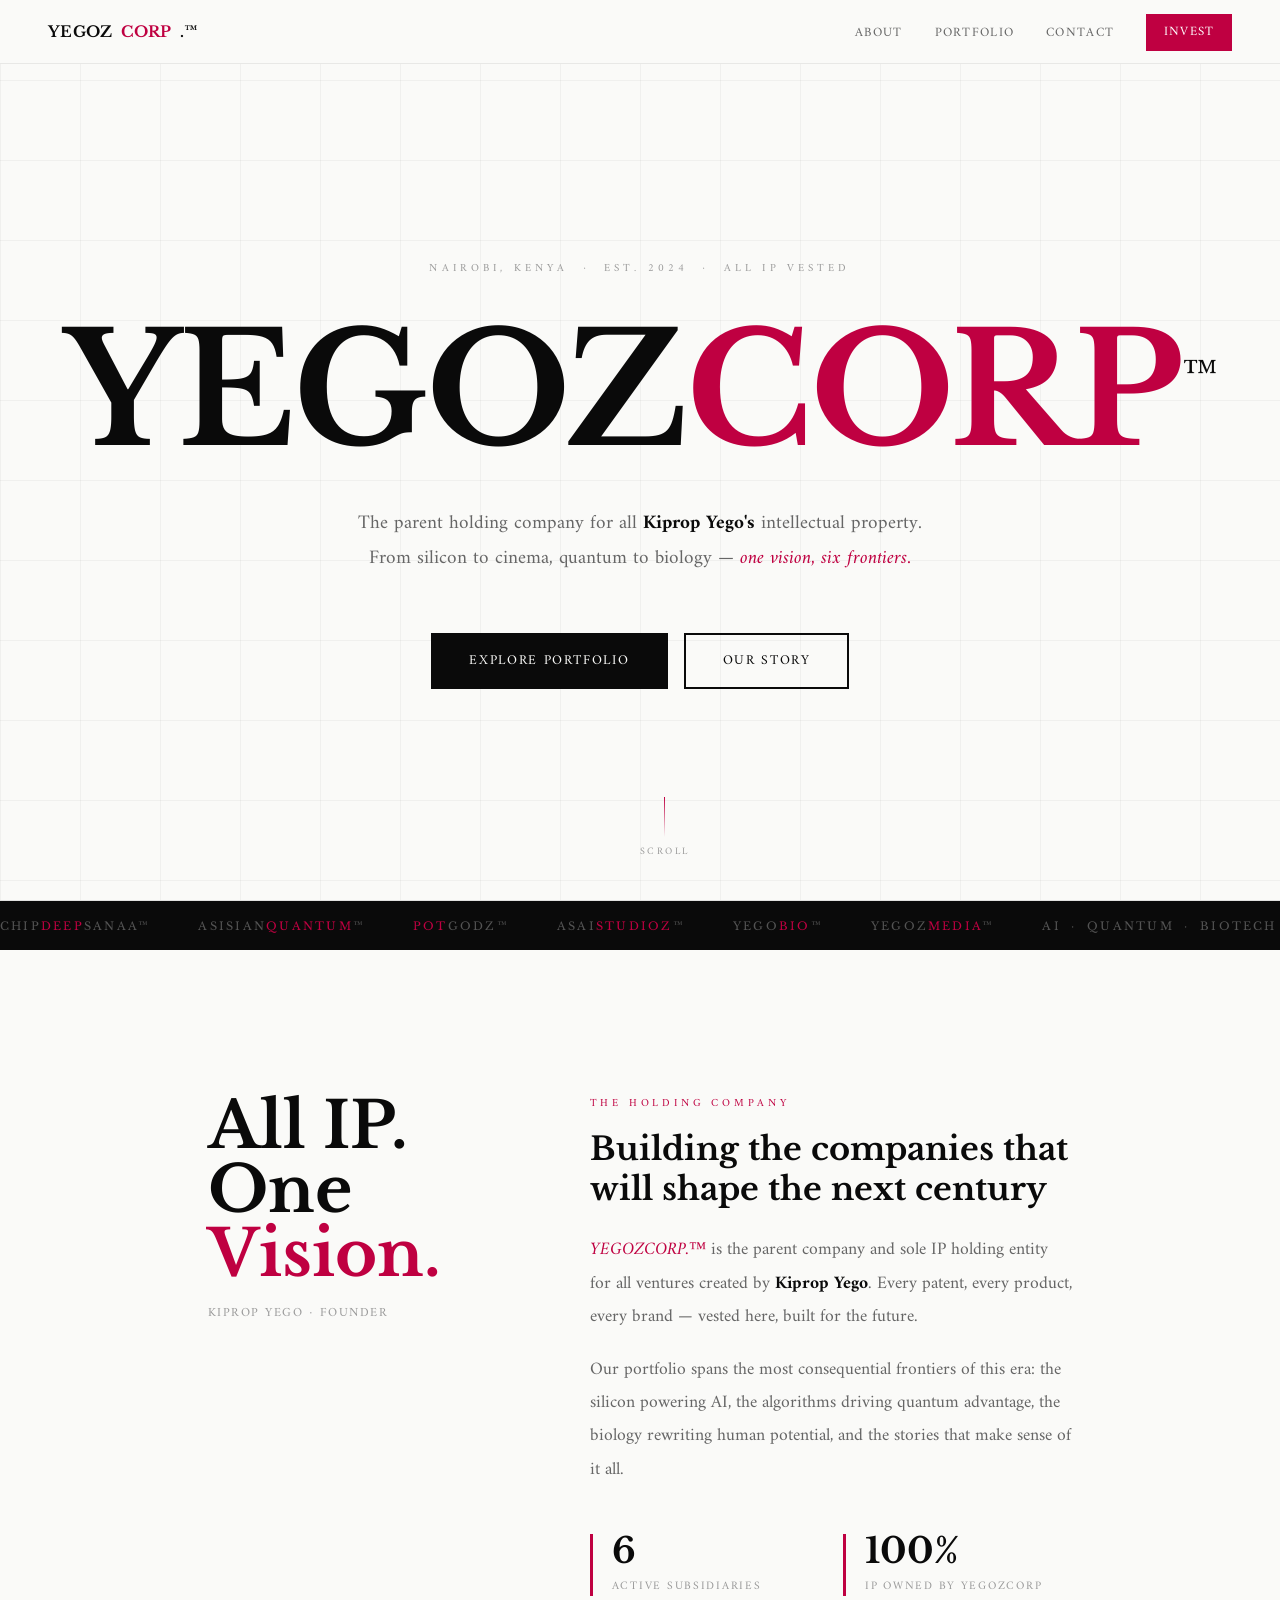
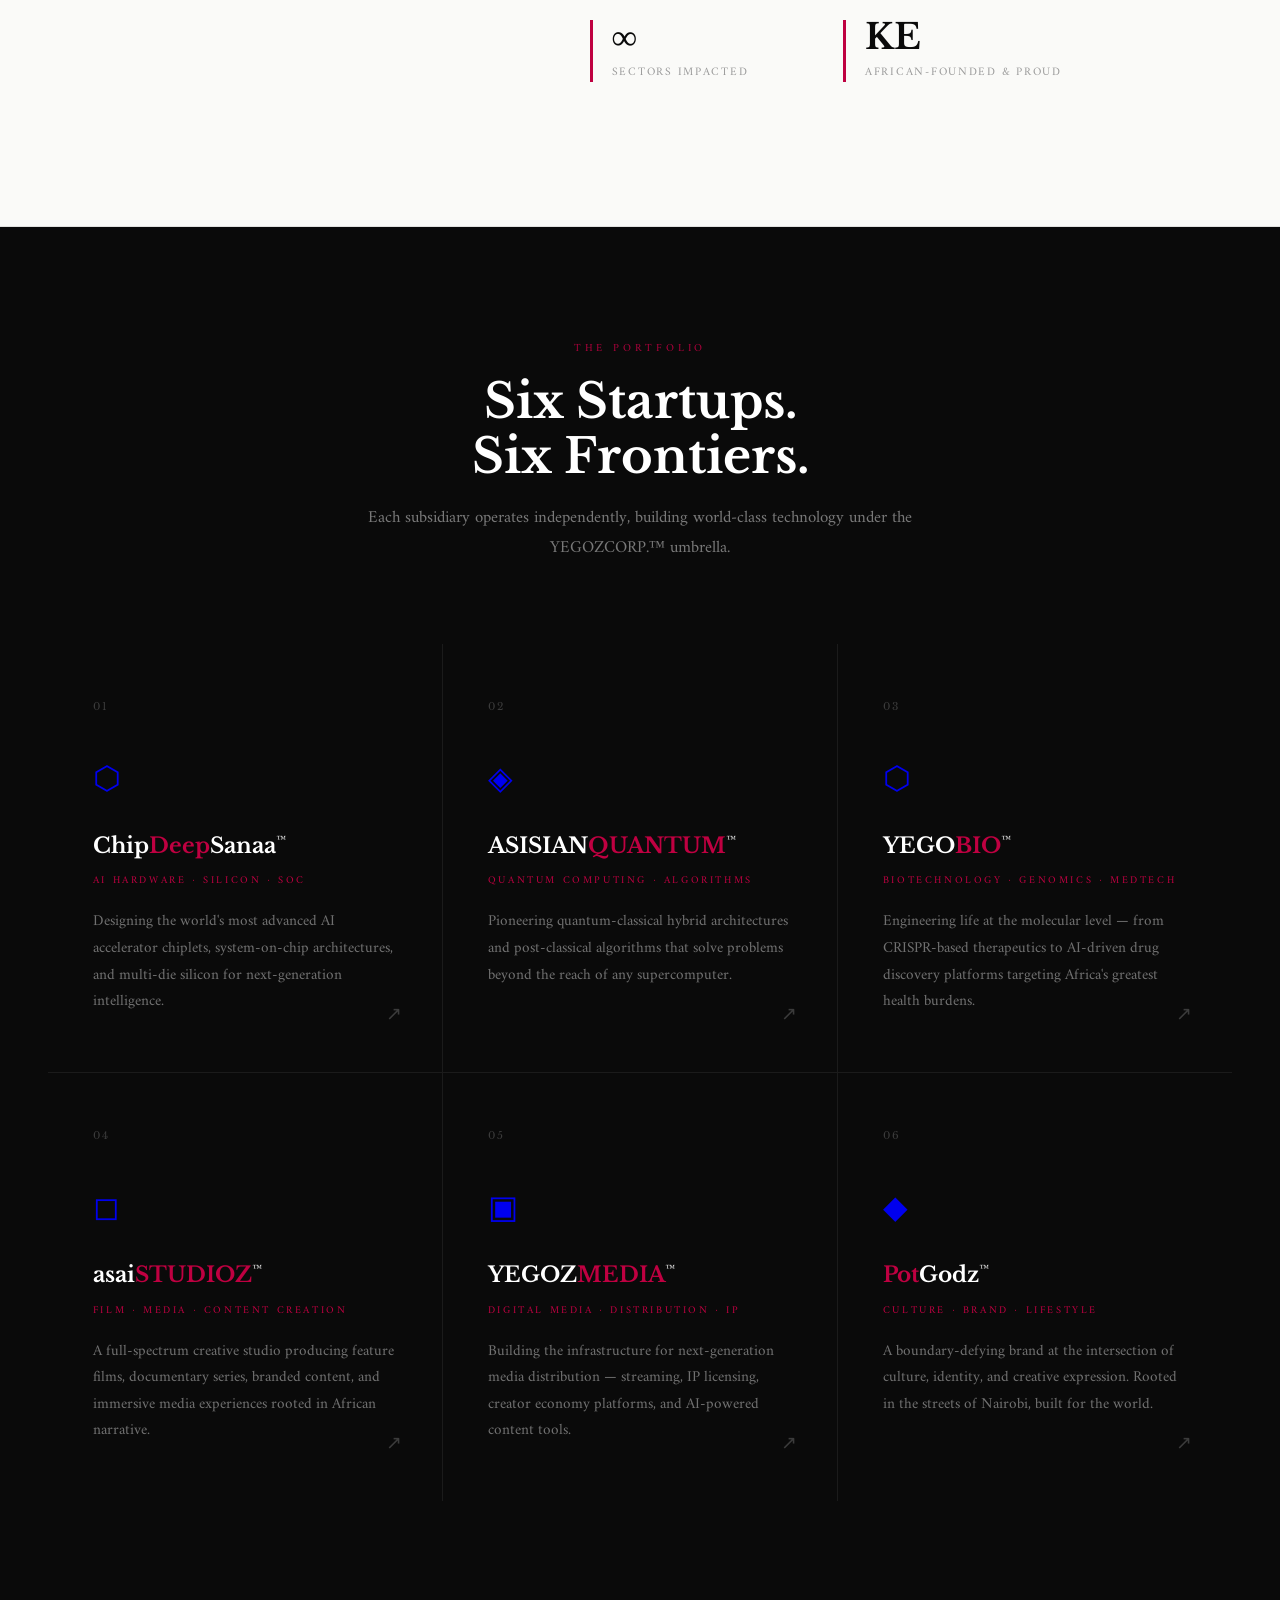
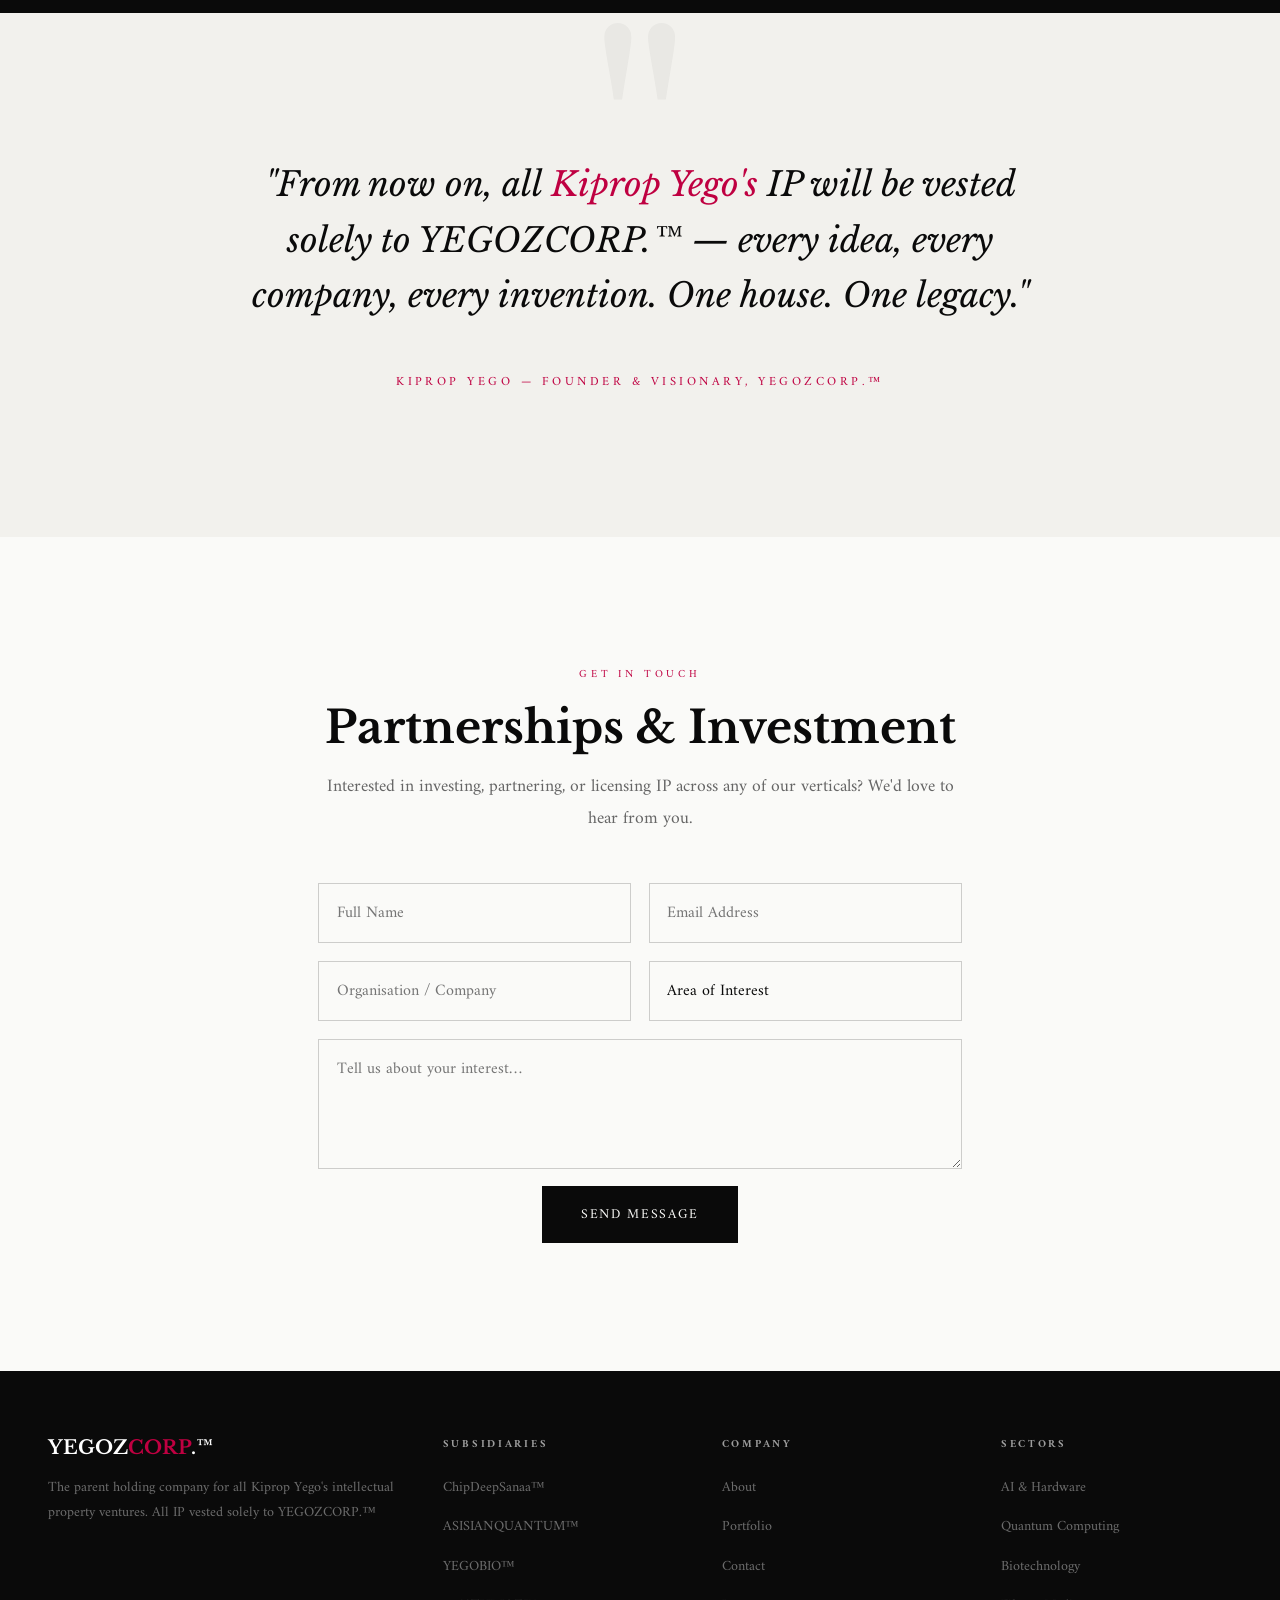
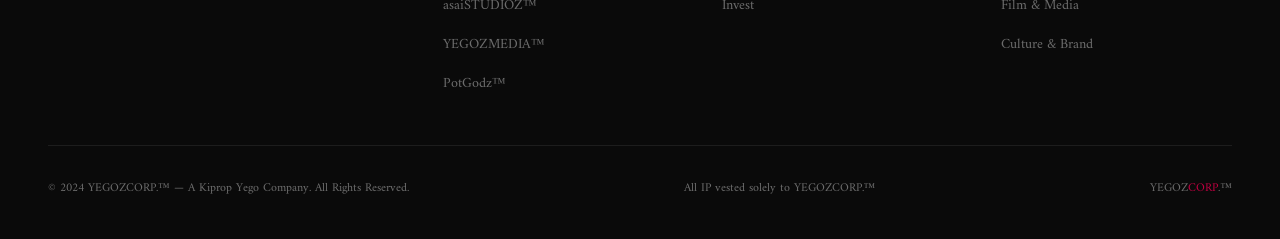
==== index.html @ 30dd58df "Initial commit: YEGOZCORP.TM full website with all 6 subsidiaries" ====
<!DOCTYPE html>
<html lang="en">
<head>
<meta charset="UTF-8">
<meta name="viewport" content="width=device-width, initial-scale=1.0">
<title>YEGOZCORP.™ — A Kiprop Yego Company</title>
<meta name="description" content="YEGOZCORP.™ is the parent holding company for all Kiprop Yego's intellectual property ventures — spanning AI hardware, quantum computing, biotechnology, film & media, and creative arts.">
<link rel="stylesheet" href="css/shared.css">
<style>
/* ── HERO ── */
.hero {
  min-height: 100vh; display: flex; flex-direction: column;
  justify-content: center; align-items: center; text-align: center;
  padding: 9rem 2rem 6rem; position: relative; overflow: hidden;
}
.hero-grid {
  position: absolute; inset: 0; pointer-events: none;
  background-image:
    linear-gradient(rgba(0,0,0,0.04) 1px, transparent 1px),
    linear-gradient(90deg, rgba(0,0,0,0.04) 1px, transparent 1px);
  background-size: 80px 80px;
}
.hero-eyebrow {
  font-size: 0.68rem; letter-spacing: 0.38em; text-transform: uppercase;
  color: var(--light-gray); margin-bottom: 2.8rem;
  animation: fadeUp 0.9s ease both; animation-delay: 0.15s;
}
.hero-title {
  font-family: 'Libre Baskerville', Georgia, serif;
  font-size: clamp(4.2rem, 12vw, 11rem);
  font-weight: 700; line-height: 0.9; letter-spacing: -0.015em;
  color: var(--black); position: relative; z-index: 1;
  animation: fadeUp 0.9s ease both; animation-delay: 0.3s;
}
.hero-title .r { color: var(--crimson); }
.hero-title sup { font-size: 0.28em; vertical-align: super; font-weight: 400; }
.hero-desc {
  font-size: clamp(1rem, 2vw, 1.2rem); color: var(--gray);
  max-width: 600px; line-height: 1.85; margin: 2.8rem auto 3.5rem;
  animation: fadeUp 0.9s ease both; animation-delay: 0.5s;
}
.hero-desc strong { color: var(--black); }
.hero-desc .r { color: var(--crimson); font-style: italic; }
.hero-btns {
  display: flex; gap: 1rem; flex-wrap: wrap; justify-content: center;
  animation: fadeUp 0.9s ease both; animation-delay: 0.68s;
}
.hero-scroll {
  position: absolute; bottom: 2.5rem; left: 50%; transform: translateX(-50%);
  display: flex; flex-direction: column; align-items: center; gap: 0.4rem;
  font-size: 0.62rem; letter-spacing: 0.25em; text-transform: uppercase;
  color: var(--light-gray); animation: fadeUp 1s ease both; animation-delay: 1s;
}
.hero-scroll-line {
  width: 1px; height: 40px; background: linear-gradient(to bottom, var(--crimson), transparent);
  animation: scrollPulse 2s ease infinite;
}
@keyframes scrollPulse {
  0%, 100% { opacity: 1; transform: scaleY(1); }
  50%       { opacity: 0.4; transform: scaleY(0.6); }
}

/* ── ABOUT ── */
.about { padding: 9rem 3rem; max-width: 960px; margin: 0 auto; }
.about-inner {
  display: grid; grid-template-columns: 1fr 1.6fr; gap: 5rem; align-items: start;
}
.about-left .big-label {
  font-family: 'Libre Baskerville', Georgia, serif;
  font-size: clamp(3rem, 5vw, 5rem); font-weight: 700;
  line-height: 1; color: var(--black);
}
.about-left .big-label .r { color: var(--crimson); }
.about-left p {
  font-size: 0.78rem; letter-spacing: 0.12em; text-transform: uppercase;
  color: var(--light-gray); margin-top: 1rem;
}
.about-right h2 {
  font-family: 'Libre Baskerville', Georgia, serif;
  font-size: clamp(1.5rem, 2.5vw, 2rem); font-weight: 700;
  line-height: 1.25; color: var(--black); margin-bottom: 1.5rem;
}
.about-right p {
  font-size: 1.1rem; line-height: 1.9; color: var(--gray); margin-bottom: 1.2rem;
}
.about-right p strong { color: var(--black); }
.about-right p .r { color: var(--crimson); font-style: italic; }
.about-stats {
  display: grid; grid-template-columns: 1fr 1fr; gap: 1.5rem; margin-top: 3rem;
}
.stat-box { border-left: 3px solid var(--crimson); padding-left: 1.2rem; }
.stat-box .num {
  font-family: 'Libre Baskerville', Georgia, serif;
  font-size: 2.2rem; font-weight: 700; color: var(--black); line-height: 1;
}
.stat-box .lbl {
  font-size: 0.72rem; letter-spacing: 0.15em; text-transform: uppercase;
  color: var(--light-gray); margin-top: 0.4rem;
}

/* ── SUBSIDIARIES GRID ── */
.subs-section { padding: 7rem 3rem; background: var(--black); }
.subs-header { text-align: center; margin-bottom: 5rem; }
.subs-header .section-label { color: rgba(191,0,65,0.9); }
.subs-header h2 {
  font-family: 'Libre Baskerville', Georgia, serif;
  font-size: clamp(2rem, 4vw, 3rem); font-weight: 700;
  color: var(--white); line-height: 1.15;
}
.subs-header p {
  font-size: 1.05rem; color: rgba(255,255,255,0.45);
  max-width: 560px; margin: 1.2rem auto 0; line-height: 1.8;
}
.subs-grid {
  max-width: 1280px; margin: 0 auto;
  display: grid; grid-template-columns: repeat(3, 1fr); gap: 1px;
  background: rgba(255,255,255,0.07);
}
.sub-tile {
  background: var(--black); padding: 3.5rem 2.8rem;
  position: relative; overflow: hidden; text-decoration: none;
  display: block; transition: background 0.4s;
}
.sub-tile::before {
  content: '';
  position: absolute; top: 0; left: 0;
  width: 100%; height: 3px;
  background: var(--crimson);
  transform: scaleX(0); transform-origin: left;
  transition: transform 0.45s ease;
}
.sub-tile:hover { background: #111; }
.sub-tile:hover::before { transform: scaleX(1); }
.sub-tile-num {
  font-family: 'Libre Baskerville', Georgia, serif;
  font-size: 0.65rem; color: rgba(255,255,255,0.2);
  letter-spacing: 0.2em; margin-bottom: 2.5rem; display: block;
}
.sub-tile-icon { font-size: 2rem; margin-bottom: 1.5rem; display: block; }
.sub-tile-name {
  font-family: 'Libre Baskerville', Georgia, serif;
  font-size: 1.35rem; font-weight: 700; color: var(--white);
  line-height: 1.2; margin-bottom: 0.8rem;
}
.sub-tile-name .r { color: var(--crimson); }
.sub-tile-name sup { font-size: 0.55em; font-weight: 400; }
.sub-tile-sector {
  font-size: 0.65rem; letter-spacing: 0.25em; text-transform: uppercase;
  color: var(--crimson); margin-bottom: 1.2rem; display: block;
}
.sub-tile-desc {
  font-size: 0.95rem; line-height: 1.75; color: rgba(255,255,255,0.42);
}
.sub-tile-arrow {
  position: absolute; bottom: 2.5rem; right: 2.5rem;
  font-size: 1.2rem; color: rgba(255,255,255,0.2);
  transition: all 0.3s; transform: translate(0,0);
}
.sub-tile:hover .sub-tile-arrow {
  color: var(--crimson); transform: translate(4px,-4px);
}

/* ── FOUNDER ── */
.founder {
  padding: 9rem 3rem; text-align: center;
  position: relative; overflow: hidden;
  background: var(--paper-dark);
}
.founder-quote-mark {
  font-family: 'Libre Baskerville', Georgia, serif;
  font-size: 18rem; line-height: 0.7; color: rgba(0,0,0,0.04);
  position: absolute; top: 3rem; left: 50%; transform: translateX(-50%);
  pointer-events: none; user-select: none;
}
.founder blockquote {
  font-family: 'Libre Baskerville', Georgia, serif;
  font-size: clamp(1.3rem, 2.8vw, 2.1rem); font-style: italic;
  line-height: 1.65; max-width: 840px; margin: 0 auto 3rem;
  color: var(--black); position: relative; z-index: 1;
}
.founder blockquote .r { color: var(--crimson); }
.founder-attr {
  font-size: 0.78rem; letter-spacing: 0.28em; text-transform: uppercase;
  color: var(--crimson); position: relative; z-index: 1;
}

/* ── CONTACT ── */
.contact-section {
  padding: 8rem 3rem;
  max-width: 740px; margin: 0 auto; text-align: center;
}
.contact-section h2 {
  font-family: 'Libre Baskerville', Georgia, serif;
  font-size: clamp(2rem, 4vw, 2.8rem); font-weight: 700; margin-bottom: 1rem;
}
.contact-section > p {
  font-size: 1.1rem; color: var(--gray); line-height: 1.8; margin-bottom: 3rem;
}
.contact-form { display: flex; flex-direction: column; gap: 1.1rem; }
.form-row { display: grid; grid-template-columns: 1fr 1fr; gap: 1.1rem; }
.contact-form input,
.contact-form textarea,
.contact-form select {
  width: 100%; padding: 0.95rem 1.1rem;
  background: transparent; border: 1px solid rgba(0,0,0,0.18);
  font-family: 'Amiri', serif; font-size: 1rem; color: var(--black);
  outline: none; transition: border-color 0.3s; appearance: none; border-radius: 0;
}
.contact-form input:focus,
.contact-form textarea:focus,
.contact-form select:focus { border-color: var(--crimson); }
.contact-form textarea { height: 130px; resize: vertical; }
.contact-form button[type="submit"] {
  align-self: center; cursor: pointer;
}

/* ── RESPONSIVE ── */
@media (max-width: 900px) {
  .about-inner { grid-template-columns: 1fr; gap: 3rem; }
  .subs-grid { grid-template-columns: repeat(2, 1fr); }
}
@media (max-width: 600px) {
  .subs-grid { grid-template-columns: 1fr; }
  .form-row { grid-template-columns: 1fr; }
  .about-stats { grid-template-columns: 1fr; }
}
</style>
</head>
<body>

<!-- NAV -->
<nav class="g-nav">
  <a href="index.html" class="g-nav-logo">YEGOZ<span class="r">CORP</span>.™</a>
  <ul class="g-nav-links">
    <li><a href="#about">About</a></li>
    <li><a href="#subsidiaries">Portfolio</a></li>
    <li><a href="#contact">Contact</a></li>
    <li><a href="#contact" class="nav-cta">Invest</a></li>
  </ul>
</nav>

<!-- HERO -->
<section class="hero">
  <div class="hero-grid"></div>
  <p class="hero-eyebrow">Nairobi, Kenya &nbsp;·&nbsp; Est. 2024 &nbsp;·&nbsp; All IP Vested</p>
  <h1 class="hero-title">YEGOZ<span class="r">CORP</span><sup>™</sup></h1>
  <p class="hero-desc">
    The parent holding company for all <strong>Kiprop Yego's</strong> intellectual property.
    From silicon to cinema, quantum to biology —
    <span class="r">one vision, six frontiers.</span>
  </p>
  <div class="hero-btns">
    <a href="#subsidiaries" class="btn btn-dark">Explore Portfolio</a>
    <a href="#about" class="btn btn-ghost">Our Story</a>
  </div>
  <div class="hero-scroll">
    <div class="hero-scroll-line"></div>
    Scroll
  </div>
</section>

<div class="hr"></div>

<!-- TICKER -->
<div class="ticker">
  <div class="ticker-track">
    <span class="ticker-item">Chip<span class="r">Deep</span>Sanaa™</span>
    <span class="ticker-item">ASISIAN<span class="r">QUANTUM</span>™</span>
    <span class="ticker-item"><span class="r">Pot</span>Godz™</span>
    <span class="ticker-item">asai<span class="r">STUDIOZ</span>™</span>
    <span class="ticker-item">YEGO<span class="r">BIO</span>™</span>
    <span class="ticker-item">YEGOZ<span class="r">MEDIA</span>™</span>
    <span class="ticker-item">AI &nbsp;·&nbsp; Quantum &nbsp;·&nbsp; Biotech &nbsp;·&nbsp; Film &nbsp;·&nbsp; Silicon &nbsp;·&nbsp; Culture</span>
    <span class="ticker-item">Chip<span class="r">Deep</span>Sanaa™</span>
    <span class="ticker-item">ASISIAN<span class="r">QUANTUM</span>™</span>
    <span class="ticker-item"><span class="r">Pot</span>Godz™</span>
    <span class="ticker-item">asai<span class="r">STUDIOZ</span>™</span>
    <span class="ticker-item">YEGO<span class="r">BIO</span>™</span>
    <span class="ticker-item">YEGOZ<span class="r">MEDIA</span>™</span>
    <span class="ticker-item">AI &nbsp;·&nbsp; Quantum &nbsp;·&nbsp; Biotech &nbsp;·&nbsp; Film &nbsp;·&nbsp; Silicon &nbsp;·&nbsp; Culture</span>
  </div>
</div>

<!-- ABOUT -->
<section class="about" id="about">
  <div class="about-inner">
    <div class="about-left reveal">
      <div class="big-label">All IP.<br>One<br><span class="r">Vision.</span></div>
      <p>Kiprop Yego · Founder</p>
    </div>
    <div class="about-right">
      <span class="section-label reveal">The Holding Company</span>
      <h2 class="reveal">Building the companies that will shape the next century</h2>
      <p class="reveal reveal-d1">
        <span class="r">YEGOZCORP.™</span> is the parent company and sole IP holding entity for all ventures created by
        <strong>Kiprop Yego</strong>. Every patent, every product, every brand — vested here, built for the future.
      </p>
      <p class="reveal reveal-d2">
        Our portfolio spans the most consequential frontiers of this era: the silicon powering AI,
        the algorithms driving quantum advantage, the biology rewriting human potential,
        and the stories that make sense of it all.
      </p>
      <div class="about-stats">
        <div class="stat-box reveal">
          <div class="num">6</div>
          <div class="lbl">Active Subsidiaries</div>
        </div>
        <div class="stat-box reveal reveal-d1">
          <div class="num">100%</div>
          <div class="lbl">IP Owned by YEGOZCORP</div>
        </div>
        <div class="stat-box reveal reveal-d2">
          <div class="num">∞</div>
          <div class="lbl">Sectors Impacted</div>
        </div>
        <div class="stat-box reveal reveal-d3">
          <div class="num">KE</div>
          <div class="lbl">African-Founded & Proud</div>
        </div>
      </div>
    </div>
  </div>
</section>

<div class="hr"></div>

<!-- SUBSIDIARIES -->
<section class="subs-section" id="subsidiaries">
  <div class="subs-header reveal">
    <span class="section-label">The Portfolio</span>
    <h2>Six Startups.<br>Six Frontiers.</h2>
    <p>Each subsidiary operates independently, building world-class technology under the YEGOZCORP.™ umbrella.</p>
  </div>

  <div class="subs-grid">

    <a href="subsidiaries/chipdeepsanaa/index.html" class="sub-tile reveal">
      <span class="sub-tile-num">01</span>
      <span class="sub-tile-icon">⬡</span>
      <div class="sub-tile-name">Chip<span class="r">Deep</span>Sanaa<sup>™</sup></div>
      <span class="sub-tile-sector">AI Hardware · Silicon · SoC</span>
      <p class="sub-tile-desc">Designing the world's most advanced AI accelerator chiplets, system-on-chip architectures, and multi-die silicon for next-generation intelligence.</p>
      <span class="sub-tile-arrow">↗</span>
    </a>

    <a href="subsidiaries/asisianquantum/index.html" class="sub-tile reveal reveal-d1">
      <span class="sub-tile-num">02</span>
      <span class="sub-tile-icon">◈</span>
      <div class="sub-tile-name">ASISIAN<span class="r">QUANTUM</span><sup>™</sup></div>
      <span class="sub-tile-sector">Quantum Computing · Algorithms</span>
      <p class="sub-tile-desc">Pioneering quantum-classical hybrid architectures and post-classical algorithms that solve problems beyond the reach of any supercomputer.</p>
      <span class="sub-tile-arrow">↗</span>
    </a>

    <a href="subsidiaries/yegobio/index.html" class="sub-tile reveal reveal-d2">
      <span class="sub-tile-num">03</span>
      <span class="sub-tile-icon">⬡</span>
      <div class="sub-tile-name">YEGO<span class="r">BIO</span><sup>™</sup></div>
      <span class="sub-tile-sector">Biotechnology · Genomics · MedTech</span>
      <p class="sub-tile-desc">Engineering life at the molecular level — from CRISPR-based therapeutics to AI-driven drug discovery platforms targeting Africa's greatest health burdens.</p>
      <span class="sub-tile-arrow">↗</span>
    </a>

    <a href="subsidiaries/asaistudioz/index.html" class="sub-tile reveal">
      <span class="sub-tile-num">04</span>
      <span class="sub-tile-icon">◻</span>
      <div class="sub-tile-name">asai<span class="r">STUDIOZ</span><sup>™</sup></div>
      <span class="sub-tile-sector">Film · Media · Content Creation</span>
      <p class="sub-tile-desc">A full-spectrum creative studio producing feature films, documentary series, branded content, and immersive media experiences rooted in African narrative.</p>
      <span class="sub-tile-arrow">↗</span>
    </a>

    <a href="subsidiaries/yegomedia/index.html" class="sub-tile reveal reveal-d1">
      <span class="sub-tile-num">05</span>
      <span class="sub-tile-icon">▣</span>
      <div class="sub-tile-name">YEGOZ<span class="r">MEDIA</span><sup>™</sup></div>
      <span class="sub-tile-sector">Digital Media · Distribution · IP</span>
      <p class="sub-tile-desc">Building the infrastructure for next-generation media distribution — streaming, IP licensing, creator economy platforms, and AI-powered content tools.</p>
      <span class="sub-tile-arrow">↗</span>
    </a>

    <a href="subsidiaries/potgodz/index.html" class="sub-tile reveal reveal-d2">
      <span class="sub-tile-num">06</span>
      <span class="sub-tile-icon">◆</span>
      <div class="sub-tile-name"><span class="r">Pot</span>Godz<sup>™</sup></div>
      <span class="sub-tile-sector">Culture · Brand · Lifestyle</span>
      <p class="sub-tile-desc">A boundary-defying brand at the intersection of culture, identity, and creative expression. Rooted in the streets of Nairobi, built for the world.</p>
      <span class="sub-tile-arrow">↗</span>
    </a>

  </div>
</section>

<!-- FOUNDER QUOTE -->
<section class="founder">
  <div class="founder-quote-mark">"</div>
  <blockquote class="reveal">
    "From now on, all <span class="r">Kiprop Yego's</span> IP will be vested solely to YEGOZCORP.™ —
    every idea, every company, every invention. One house. One legacy."
  </blockquote>
  <p class="founder-attr reveal">Kiprop Yego — Founder &amp; Visionary, YEGOZCORP.™</p>
</section>

<!-- CONTACT -->
<section class="contact-section" id="contact">
  <span class="section-label reveal">Get In Touch</span>
  <h2 class="reveal">Partnerships &amp; Investment</h2>
  <p class="reveal">Interested in investing, partnering, or licensing IP across any of our verticals? We'd love to hear from you.</p>

  <form class="contact-form reveal">
    <div class="form-row">
      <input type="text" placeholder="Full Name" required>
      <input type="email" placeholder="Email Address" required>
    </div>
    <div class="form-row">
      <input type="text" placeholder="Organisation / Company">
      <select>
        <option value="" disabled selected>Area of Interest</option>
        <option>ChipDeepSanaa™ — AI Silicon</option>
        <option>ASISIANQUANTUM™ — Quantum Computing</option>
        <option>YEGOBIO™ — Biotechnology</option>
        <option>asaiSTUDIOZ™ — Film & Media</option>
        <option>YEGOZMEDIA™ — Digital Media</option>
        <option>PotGodz™ — Culture & Brand</option>
        <option>YEGOZCORP™ — Parent / General</option>
      </select>
    </div>
    <textarea placeholder="Tell us about your interest…"></textarea>
    <button type="submit" class="btn btn-dark">Send Message</button>
  </form>
</section>

<!-- FOOTER -->
<footer class="g-footer">
  <div class="g-footer-top">
    <div class="g-footer-brand">
      <span class="logo">YEGOZ<span class="r">CORP</span>.™</span>
      <p>The parent holding company for all Kiprop Yego's intellectual property ventures. All IP vested solely to YEGOZCORP.™</p>
    </div>
    <div class="g-footer-col">
      <h4>Subsidiaries</h4>
      <ul>
        <li><a href="subsidiaries/chipdeepsanaa/index.html">ChipDeepSanaa™</a></li>
        <li><a href="subsidiaries/asisianquantum/index.html">ASISIANQUANTUM™</a></li>
        <li><a href="subsidiaries/yegobio/index.html">YEGOBIO™</a></li>
        <li><a href="subsidiaries/asaistudioz/index.html">asaiSTUDIOZ™</a></li>
        <li><a href="subsidiaries/yegomedia/index.html">YEGOZMEDIA™</a></li>
        <li><a href="subsidiaries/potgodz/index.html">PotGodz™</a></li>
      </ul>
    </div>
    <div class="g-footer-col">
      <h4>Company</h4>
      <ul>
        <li><a href="#about">About</a></li>
        <li><a href="#subsidiaries">Portfolio</a></li>
        <li><a href="#contact">Contact</a></li>
        <li><a href="#contact">Invest</a></li>
      </ul>
    </div>
    <div class="g-footer-col">
      <h4>Sectors</h4>
      <ul>
        <li><a href="#">AI &amp; Hardware</a></li>
        <li><a href="#">Quantum Computing</a></li>
        <li><a href="#">Biotechnology</a></li>
        <li><a href="#">Film &amp; Media</a></li>
        <li><a href="#">Culture &amp; Brand</a></li>
      </ul>
    </div>
  </div>
  <div class="g-footer-bottom">
    <span>© 2024 YEGOZCORP.™ — A Kiprop Yego Company. All Rights Reserved.</span>
    <span>All IP vested solely to YEGOZCORP.™</span>
    <a href="index.html">YEGOZ<span style="color:var(--crimson)">CORP</span>.™</a>
  </div>
</footer>

<script src="js/main.js"></script>
</body>
</html>
---- css/shared.css ----
/* ═══════════════════════════════════════════
   YEGOZCORP SHARED DESIGN SYSTEM
   Fonts: Libre Baskerville (display) + Amiri (body)
   ═══════════════════════════════════════════ */

@import url('https://fonts.googleapis.com/css2?family=Amiri:ital,wght@0,400;0,700;1,400&family=Libre+Baskerville:ital,wght@0,400;0,700;1,400&display=swap');

:root {
  --black:      #0a0a0a;
  --crimson:    #bf0041;
  --gray:       #666666;
  --light-gray: #9a9a9a;
  --paper:      #fafaf8;
  --paper-dark: #f2f1ed;
  --white:      #ffffff;
}

* { margin: 0; padding: 0; box-sizing: border-box; }
html { scroll-behavior: smooth; }

body {
  background: var(--paper);
  color: var(--black);
  font-family: 'Amiri', Georgia, serif;
  overflow-x: hidden;
}

/* ── GLOBAL NAV ── */
.g-nav {
  position: fixed; top: 0; left: 0; right: 0; z-index: 500;
  display: flex; justify-content: space-between; align-items: center;
  padding: 1.1rem 3rem;
  background: rgba(250,250,248,0.96);
  backdrop-filter: blur(12px);
  border-bottom: 1px solid rgba(0,0,0,0.07);
  transition: all 0.3s;
}
.g-nav.dark-nav {
  background: rgba(10,10,10,0.96);
  border-bottom-color: rgba(255,255,255,0.07);
}
.g-nav-logo {
  font-family: 'Libre Baskerville', Georgia, serif;
  font-size: 0.95rem; font-weight: 700; letter-spacing: 0.02em;
  color: var(--black); text-decoration: none;
  display: flex; align-items: center; gap: 0.5rem;
}
.g-nav.dark-nav .g-nav-logo { color: var(--white); }
.g-nav-logo .r { color: var(--crimson); }
.g-nav-logo .parent-link {
  font-size: 0.62rem; letter-spacing: 0.15em; text-transform: uppercase;
  color: var(--light-gray); font-weight: 400; border-left: 1px solid rgba(0,0,0,0.2);
  padding-left: 0.6rem; margin-left: 0.2rem; text-decoration: none;
  transition: color 0.3s;
}
.g-nav.dark-nav .g-nav-logo .parent-link { border-color: rgba(255,255,255,0.15); }
.g-nav-logo .parent-link:hover { color: var(--crimson); }
.g-nav-links { display: flex; gap: 2rem; list-style: none; align-items: center; }
.g-nav-links a {
  font-family: 'Amiri', serif; font-size: 0.8rem;
  letter-spacing: 0.1em; text-transform: uppercase;
  color: var(--gray); text-decoration: none; transition: color 0.3s;
}
.g-nav.dark-nav .g-nav-links a { color: rgba(255,255,255,0.5); }
.g-nav-links a:hover { color: var(--crimson); }
.g-nav-links .nav-cta {
  background: var(--crimson); color: var(--white) !important;
  padding: 0.45rem 1.1rem; transition: opacity 0.3s !important;
}
.g-nav-links .nav-cta:hover { opacity: 0.85; }

/* ── FOOTER ── */
.g-footer {
  background: var(--black); color: rgba(255,255,255,0.4);
  padding: 4rem 3rem 2.5rem;
}
.g-footer-top {
  display: grid; grid-template-columns: 1.5fr 1fr 1fr 1fr;
  gap: 3rem; padding-bottom: 3rem;
  border-bottom: 1px solid rgba(255,255,255,0.08);
  margin-bottom: 2rem;
}
.g-footer-brand .logo {
  font-family: 'Libre Baskerville', Georgia, serif;
  font-size: 1.2rem; font-weight: 700; color: var(--white); margin-bottom: 1rem;
  display: block;
}
.g-footer-brand .logo .r { color: var(--crimson); }
.g-footer-brand p { font-size: 0.88rem; line-height: 1.8; }
.g-footer-col h4 {
  font-family: 'Amiri', serif; font-size: 0.68rem;
  letter-spacing: 0.25em; text-transform: uppercase;
  color: rgba(255,255,255,0.6); margin-bottom: 1.2rem;
}
.g-footer-col ul { list-style: none; display: flex; flex-direction: column; gap: 0.7rem; }
.g-footer-col ul a {
  font-size: 0.88rem; color: rgba(255,255,255,0.4);
  text-decoration: none; transition: color 0.3s;
}
.g-footer-col ul a:hover { color: var(--crimson); }
.g-footer-bottom {
  display: flex; justify-content: space-between; align-items: center; flex-wrap: wrap; gap: 1rem;
  font-size: 0.75rem;
}
.g-footer-bottom a { color: rgba(255,255,255,0.4); text-decoration: none; }
.g-footer-bottom a:hover { color: var(--crimson); }

/* ── BUTTONS ── */
.btn { display: inline-block; text-decoration: none; cursor: pointer; border: none; }
.btn-dark {
  background: var(--black); color: var(--paper);
  padding: 0.9rem 2.3rem; border: 2px solid var(--black);
  font-family: 'Amiri', serif; font-size: 0.85rem;
  letter-spacing: 0.12em; text-transform: uppercase; transition: all 0.3s;
}
.btn-dark:hover { background: var(--crimson); border-color: var(--crimson); }
.btn-ghost {
  background: transparent; color: var(--black);
  padding: 0.9rem 2.3rem; border: 2px solid var(--black);
  font-family: 'Amiri', serif; font-size: 0.85rem;
  letter-spacing: 0.12em; text-transform: uppercase; transition: all 0.3s;
}
.btn-ghost:hover { background: var(--black); color: var(--paper); }
.btn-crimson {
  background: var(--crimson); color: var(--white);
  padding: 0.9rem 2.3rem; border: 2px solid var(--crimson);
  font-family: 'Amiri', serif; font-size: 0.85rem;
  letter-spacing: 0.12em; text-transform: uppercase; transition: all 0.3s;
}
.btn-crimson:hover { background: transparent; color: var(--crimson); }
.btn-white {
  background: var(--white); color: var(--black);
  padding: 0.9rem 2.3rem; border: 2px solid var(--white);
  font-family: 'Amiri', serif; font-size: 0.85rem;
  letter-spacing: 0.12em; text-transform: uppercase; transition: all 0.3s;
}
.btn-white:hover { background: transparent; color: var(--white); }
.btn-ghost-white {
  background: transparent; color: var(--white);
  padding: 0.9rem 2.3rem; border: 2px solid rgba(255,255,255,0.4);
  font-family: 'Amiri', serif; font-size: 0.85rem;
  letter-spacing: 0.12em; text-transform: uppercase; transition: all 0.3s;
}
.btn-ghost-white:hover { background: var(--white); color: var(--black); }

/* ── SECTION UTILS ── */
.section-label {
  display: block; font-size: 0.68rem; letter-spacing: 0.35em;
  text-transform: uppercase; color: var(--crimson); margin-bottom: 1rem;
}
.hr { width: 100%; height: 1px; background: rgba(0,0,0,0.1); }

/* ── REVEAL ANIMATION ── */
@keyframes fadeUp {
  from { opacity: 0; transform: translateY(30px); }
  to   { opacity: 1; transform: translateY(0); }
}
.reveal {
  opacity: 0; transform: translateY(22px);
  transition: opacity 0.8s ease, transform 0.8s ease;
}
.reveal.visible { opacity: 1; transform: translateY(0); }
.reveal-d1 { transition-delay: 0.1s; }
.reveal-d2 { transition-delay: 0.2s; }
.reveal-d3 { transition-delay: 0.3s; }

/* ── TICKER ── */
.ticker { background: var(--black); padding: 1.1rem 0; overflow: hidden; }
.ticker-track {
  display: flex; gap: 3rem;
  animation: tickerRoll 40s linear infinite; white-space: nowrap; width: max-content;
}
.ticker-item {
  font-family: 'Libre Baskerville', Georgia, serif;
  font-size: 0.7rem; letter-spacing: 0.2em; text-transform: uppercase;
  color: rgba(255,255,255,0.3);
}
.ticker-item .r { color: var(--crimson); }
@keyframes tickerRoll {
  from { transform: translateX(0); }
  to   { transform: translateX(-50%); }
}

/* ── RESPONSIVE ── */
@media (max-width: 900px) {
  .g-footer-top { grid-template-columns: 1fr 1fr; }
}
@media (max-width: 768px) {
  .g-nav { padding: 1rem 1.5rem; }
  .g-nav-links { display: none; }
  .g-footer-top { grid-template-columns: 1fr; gap: 2rem; }
  .g-footer-bottom { flex-direction: column; text-align: center; }
}
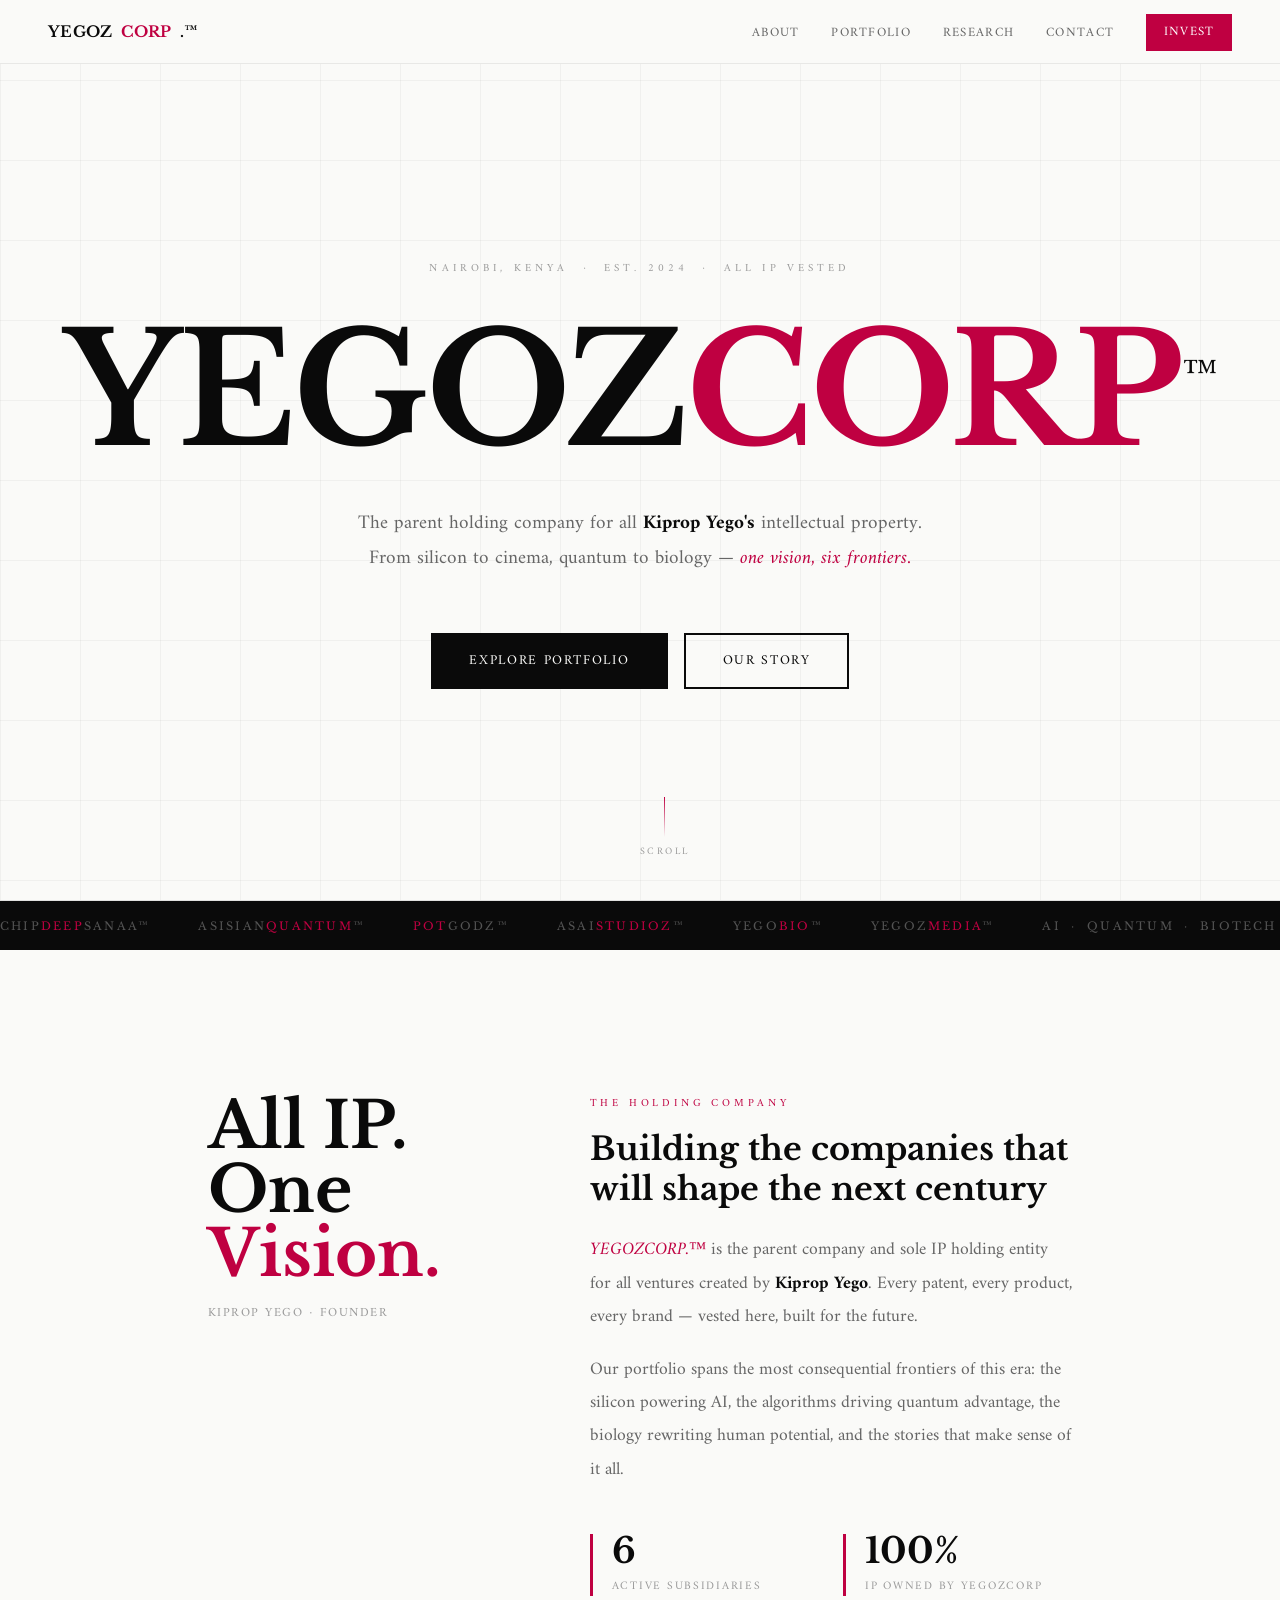
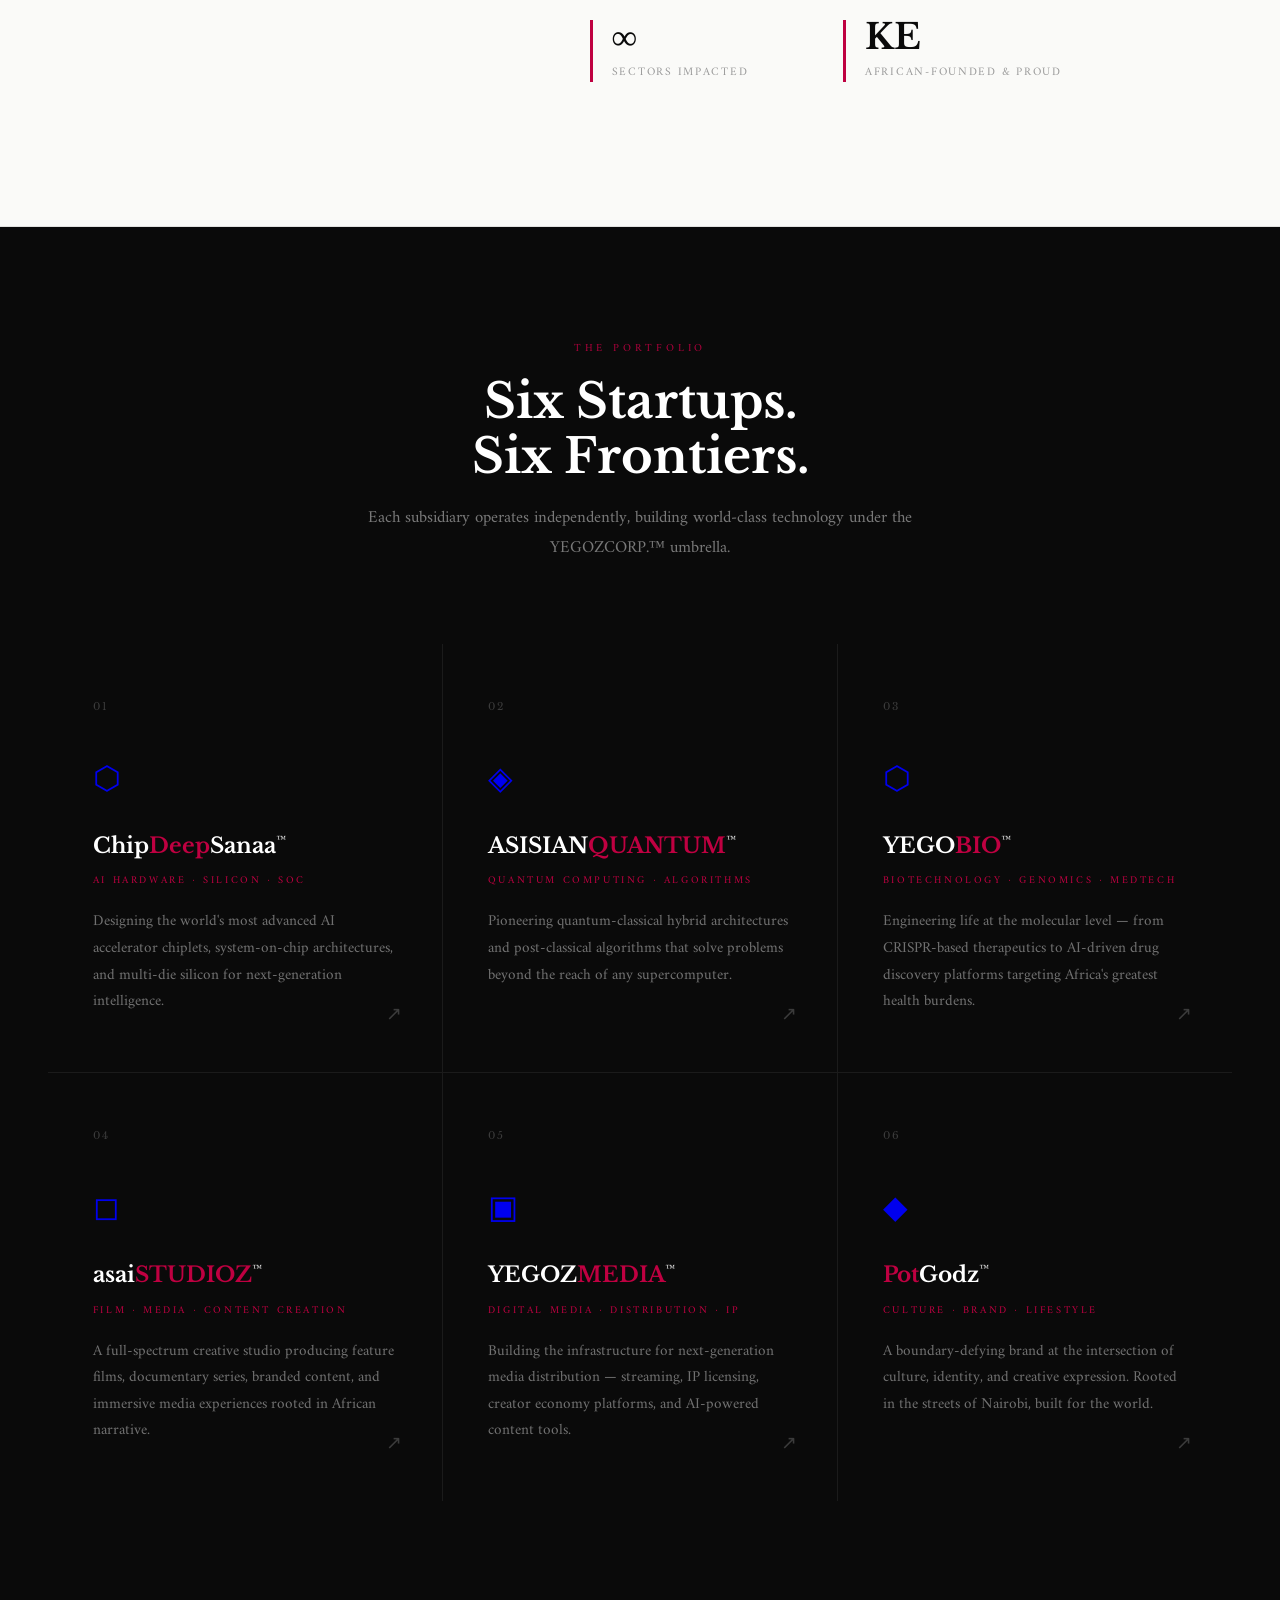
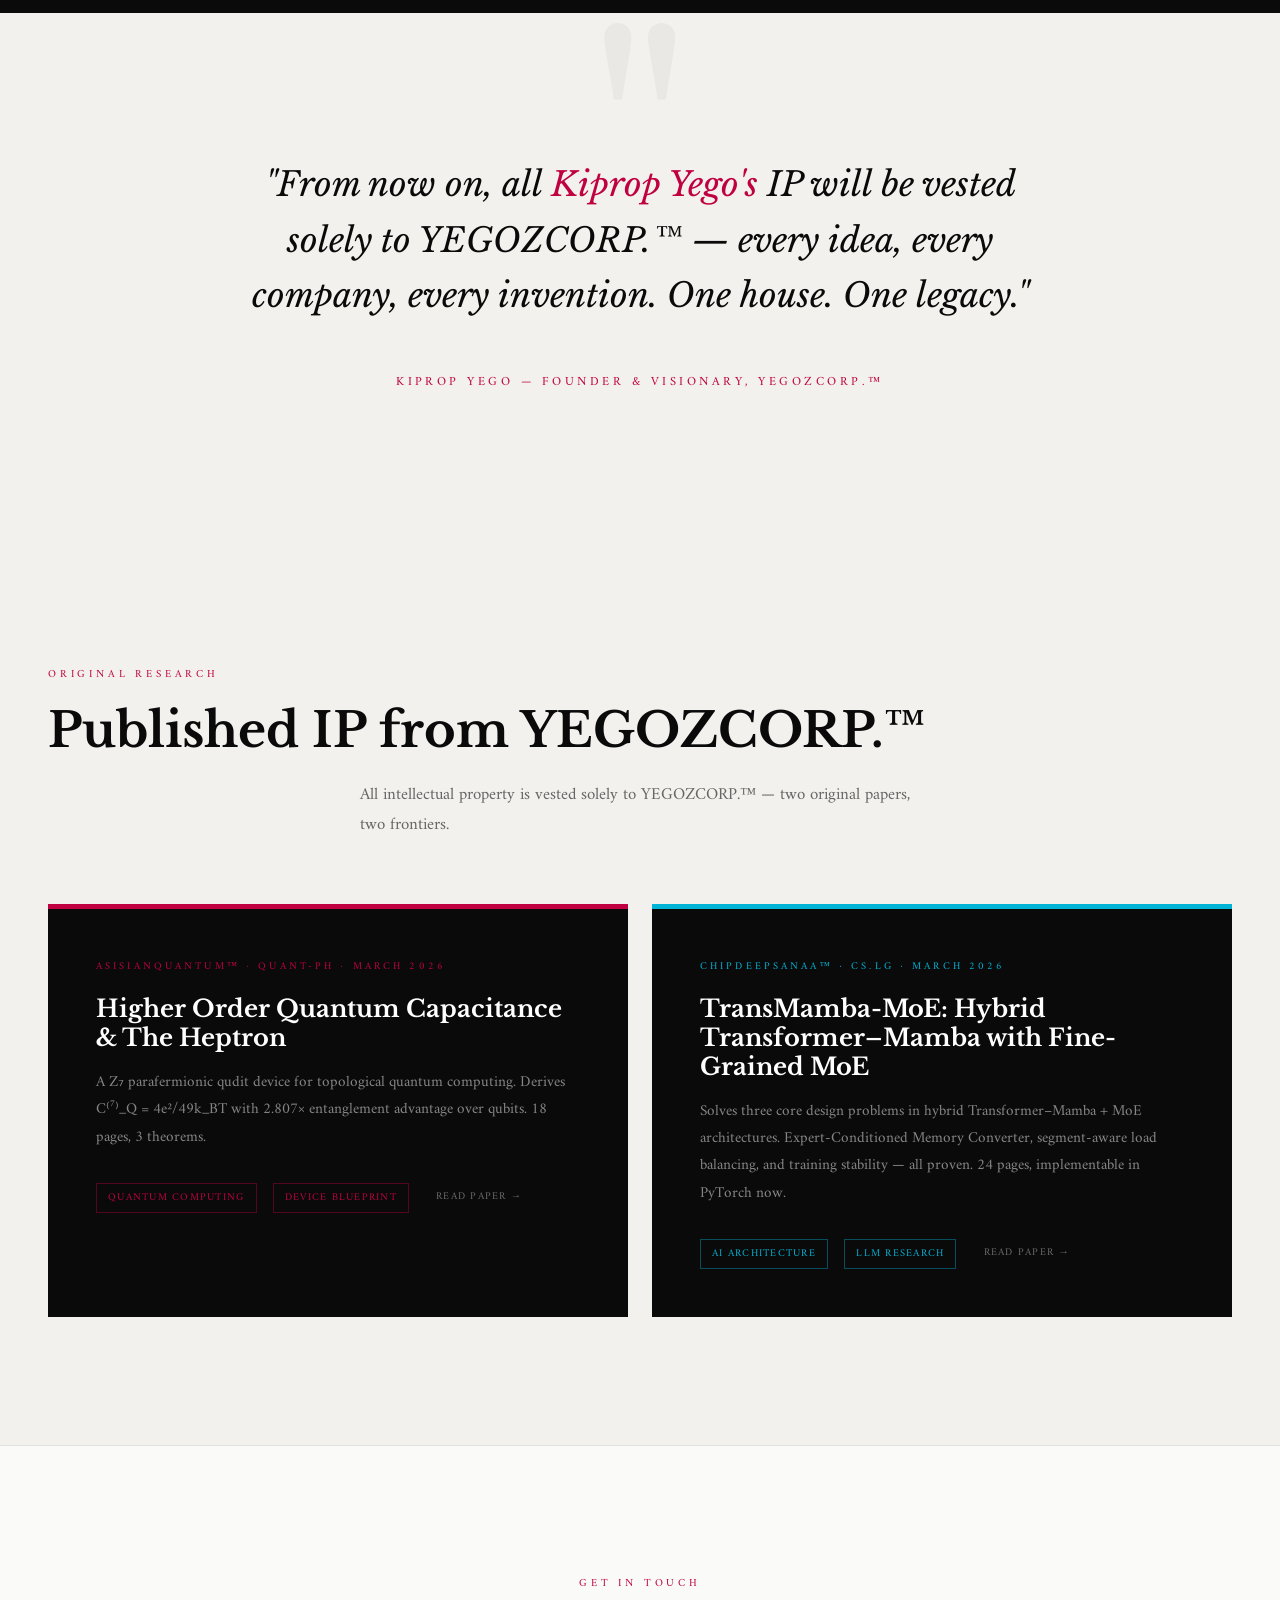
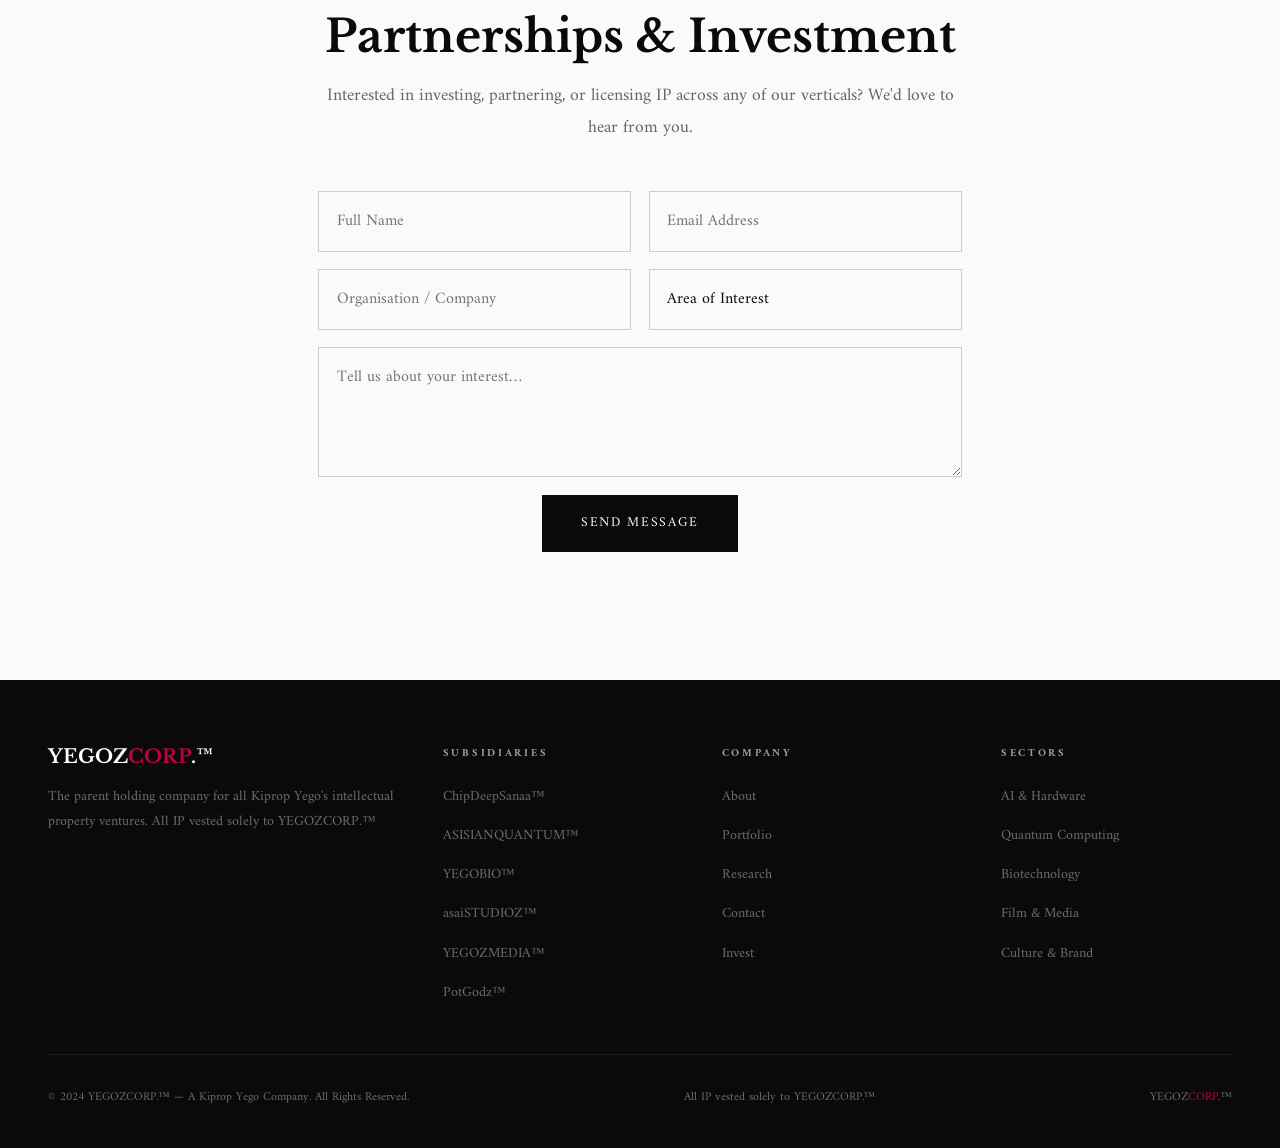
==== commit ac9ecdde: "Fix navigation: research pages accessible from all sites" ====
--- a/index.html
+++ b/index.html
@@ -234,6 +234,7 @@
   <ul class="g-nav-links">
     <li><a href="#about">About</a></li>
     <li><a href="#subsidiaries">Portfolio</a></li>
+    <li><a href="#research">Research</a></li>
     <li><a href="#contact">Contact</a></li>
     <li><a href="#contact" class="nav-cta">Invest</a></li>
   </ul>
@@ -401,6 +402,51 @@
   <p class="founder-attr reveal">Kiprop Yego — Founder &amp; Visionary, YEGOZCORP.™</p>
 </section>
 
+<!-- RESEARCH -->
+<section style="padding:8rem 3rem;background:var(--paper-dark)" id="research">
+  <div style="max-width:1200px;margin:0 auto">
+    <div class="section-header reveal">
+      <span class="section-label">Original Research</span>
+      <h2 style="font-family:'Libre Baskerville',Georgia,serif;font-size:clamp(2rem,4vw,3rem);font-weight:700;color:var(--black)">Published IP from YEGOZCORP.™</h2>
+      <p style="font-family:'Amiri',serif;font-size:1.05rem;color:var(--gray);max-width:560px;margin:1.2rem auto 0;line-height:1.8">All intellectual property is vested solely to YEGOZCORP.™ — two original papers, two frontiers.</p>
+    </div>
+
+    <div style="display:grid;grid-template-columns:1fr 1fr;gap:1.5rem;margin-top:4rem">
+
+      <a href="subsidiaries/asisianquantum/research.html" style="text-decoration:none;display:block">
+        <div style="background:var(--black);padding:3rem;height:100%;transition:transform 0.3s;border-top:5px solid var(--crimson)"
+             onmouseover="this.style.transform='translateY(-4px)'" onmouseout="this.style.transform='translateY(0)'">
+          <span style="font-size:0.65rem;letter-spacing:0.3em;text-transform:uppercase;color:var(--crimson);display:block;margin-bottom:1.2rem">ASISIANQUANTUM™ · quant-ph · March 2026</span>
+          <h3 style="font-family:'Libre Baskerville',Georgia,serif;font-size:1.5rem;font-weight:700;color:#fff;margin-bottom:1rem;line-height:1.2">Higher Order Quantum Capacitance &amp; The Heptron</h3>
+          <p style="font-size:0.95rem;color:rgba(255,255,255,0.5);line-height:1.8;margin-bottom:2rem">A Z₇ parafermionic qudit device for topological quantum computing. Derives C⁽⁷⁾_Q = 4e²/49k_BT with 2.807× entanglement advantage over qubits. 18 pages, 3 theorems.</p>
+          <div style="display:flex;gap:1rem;flex-wrap:wrap">
+            <span style="font-size:0.65rem;letter-spacing:0.12em;text-transform:uppercase;color:var(--crimson);border:1px solid rgba(191,0,65,0.4);padding:0.28rem 0.7rem">Quantum Computing</span>
+            <span style="font-size:0.65rem;letter-spacing:0.12em;text-transform:uppercase;color:var(--crimson);border:1px solid rgba(191,0,65,0.4);padding:0.28rem 0.7rem">Device Blueprint</span>
+            <span style="font-size:0.65rem;letter-spacing:0.12em;text-transform:uppercase;color:rgba(255,255,255,0.4);padding:0.28rem 0.7rem">Read Paper →</span>
+          </div>
+        </div>
+      </a>
+
+      <a href="subsidiaries/chipdeepsanaa/research-transmamba.html" style="text-decoration:none;display:block">
+        <div style="background:var(--black);padding:3rem;height:100%;transition:transform 0.3s;border-top:5px solid #00b4d8"
+             onmouseover="this.style.transform='translateY(-4px)'" onmouseout="this.style.transform='translateY(0)'">
+          <span style="font-size:0.65rem;letter-spacing:0.3em;text-transform:uppercase;color:#00b4d8;display:block;margin-bottom:1.2rem">CHIPDEEPSANAA™ · cs.LG · March 2026</span>
+          <h3 style="font-family:'Libre Baskerville',Georgia,serif;font-size:1.5rem;font-weight:700;color:#fff;margin-bottom:1rem;line-height:1.2">TransMamba-MoE: Hybrid Transformer–Mamba with Fine-Grained MoE</h3>
+          <p style="font-size:0.95rem;color:rgba(255,255,255,0.5);line-height:1.8;margin-bottom:2rem">Solves three core design problems in hybrid Transformer–Mamba + MoE architectures. Expert-Conditioned Memory Converter, segment-aware load balancing, and training stability — all proven. 24 pages, implementable in PyTorch now.</p>
+          <div style="display:flex;gap:1rem;flex-wrap:wrap">
+            <span style="font-size:0.65rem;letter-spacing:0.12em;text-transform:uppercase;color:#00b4d8;border:1px solid rgba(0,180,216,0.4);padding:0.28rem 0.7rem">AI Architecture</span>
+            <span style="font-size:0.65rem;letter-spacing:0.12em;text-transform:uppercase;color:#00b4d8;border:1px solid rgba(0,180,216,0.4);padding:0.28rem 0.7rem">LLM Research</span>
+            <span style="font-size:0.65rem;letter-spacing:0.12em;text-transform:uppercase;color:rgba(255,255,255,0.4);padding:0.28rem 0.7rem">Read Paper →</span>
+          </div>
+        </div>
+      </a>
+
+    </div>
+  </div>
+</section>
+
+<div class="hr"></div>
+
 <!-- CONTACT -->
 <section class="contact-section" id="contact">
   <span class="section-label reveal">Get In Touch</span>
@@ -453,6 +499,7 @@
       <ul>
         <li><a href="#about">About</a></li>
         <li><a href="#subsidiaries">Portfolio</a></li>
+        <li><a href="#research">Research</a></li>
         <li><a href="#contact">Contact</a></li>
         <li><a href="#contact">Invest</a></li>
       </ul>
